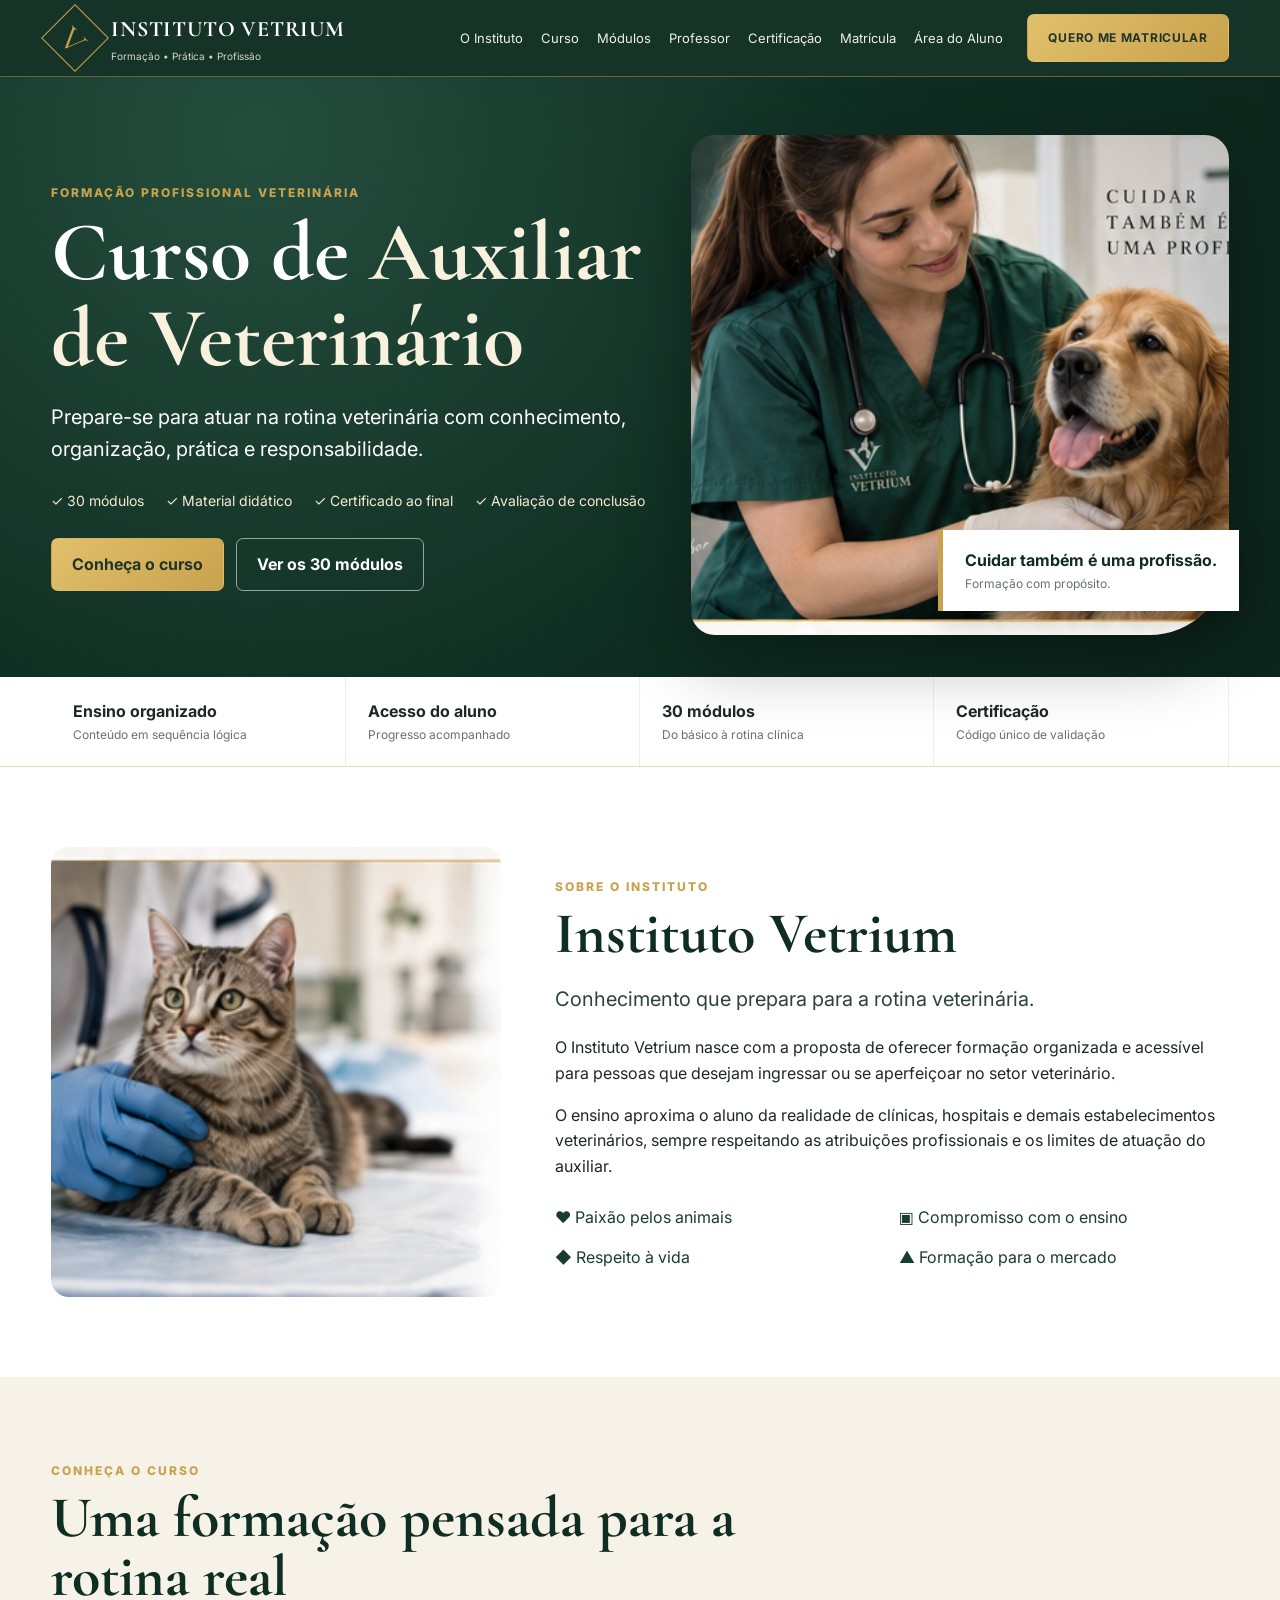
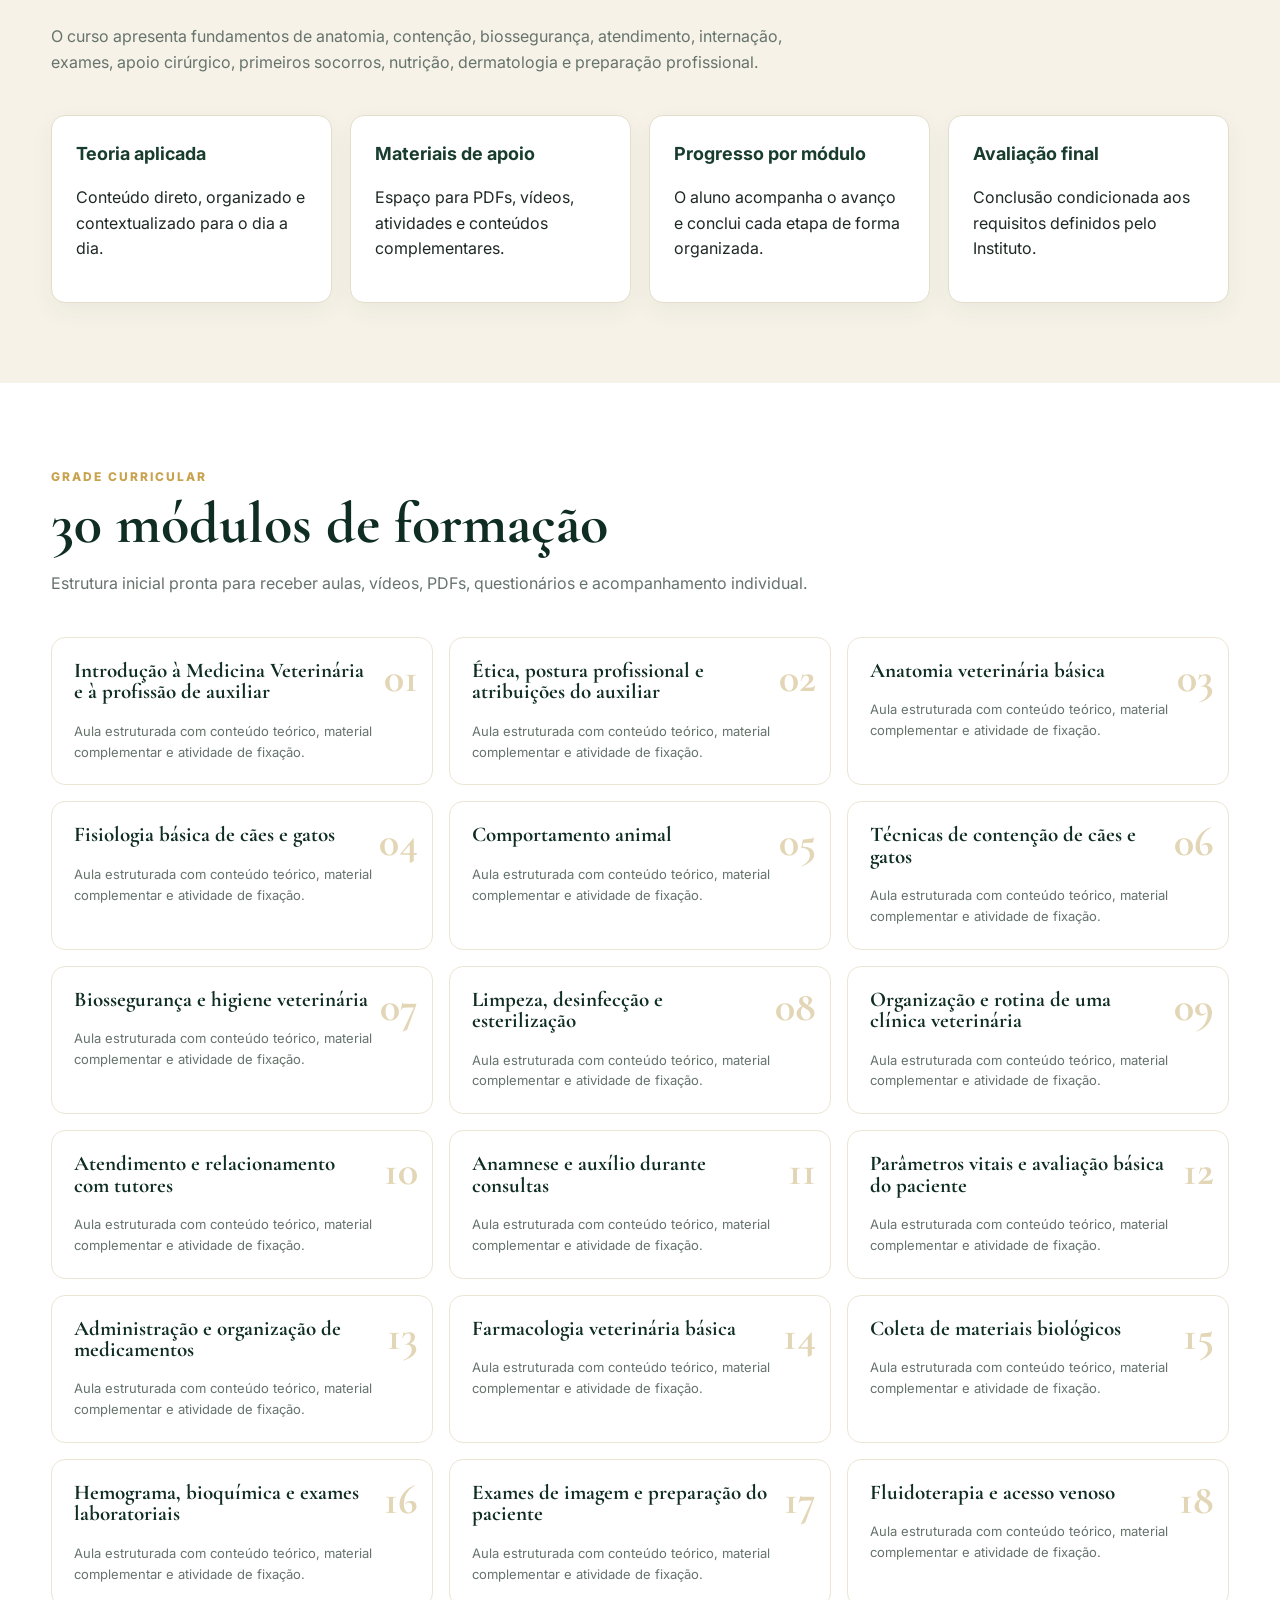
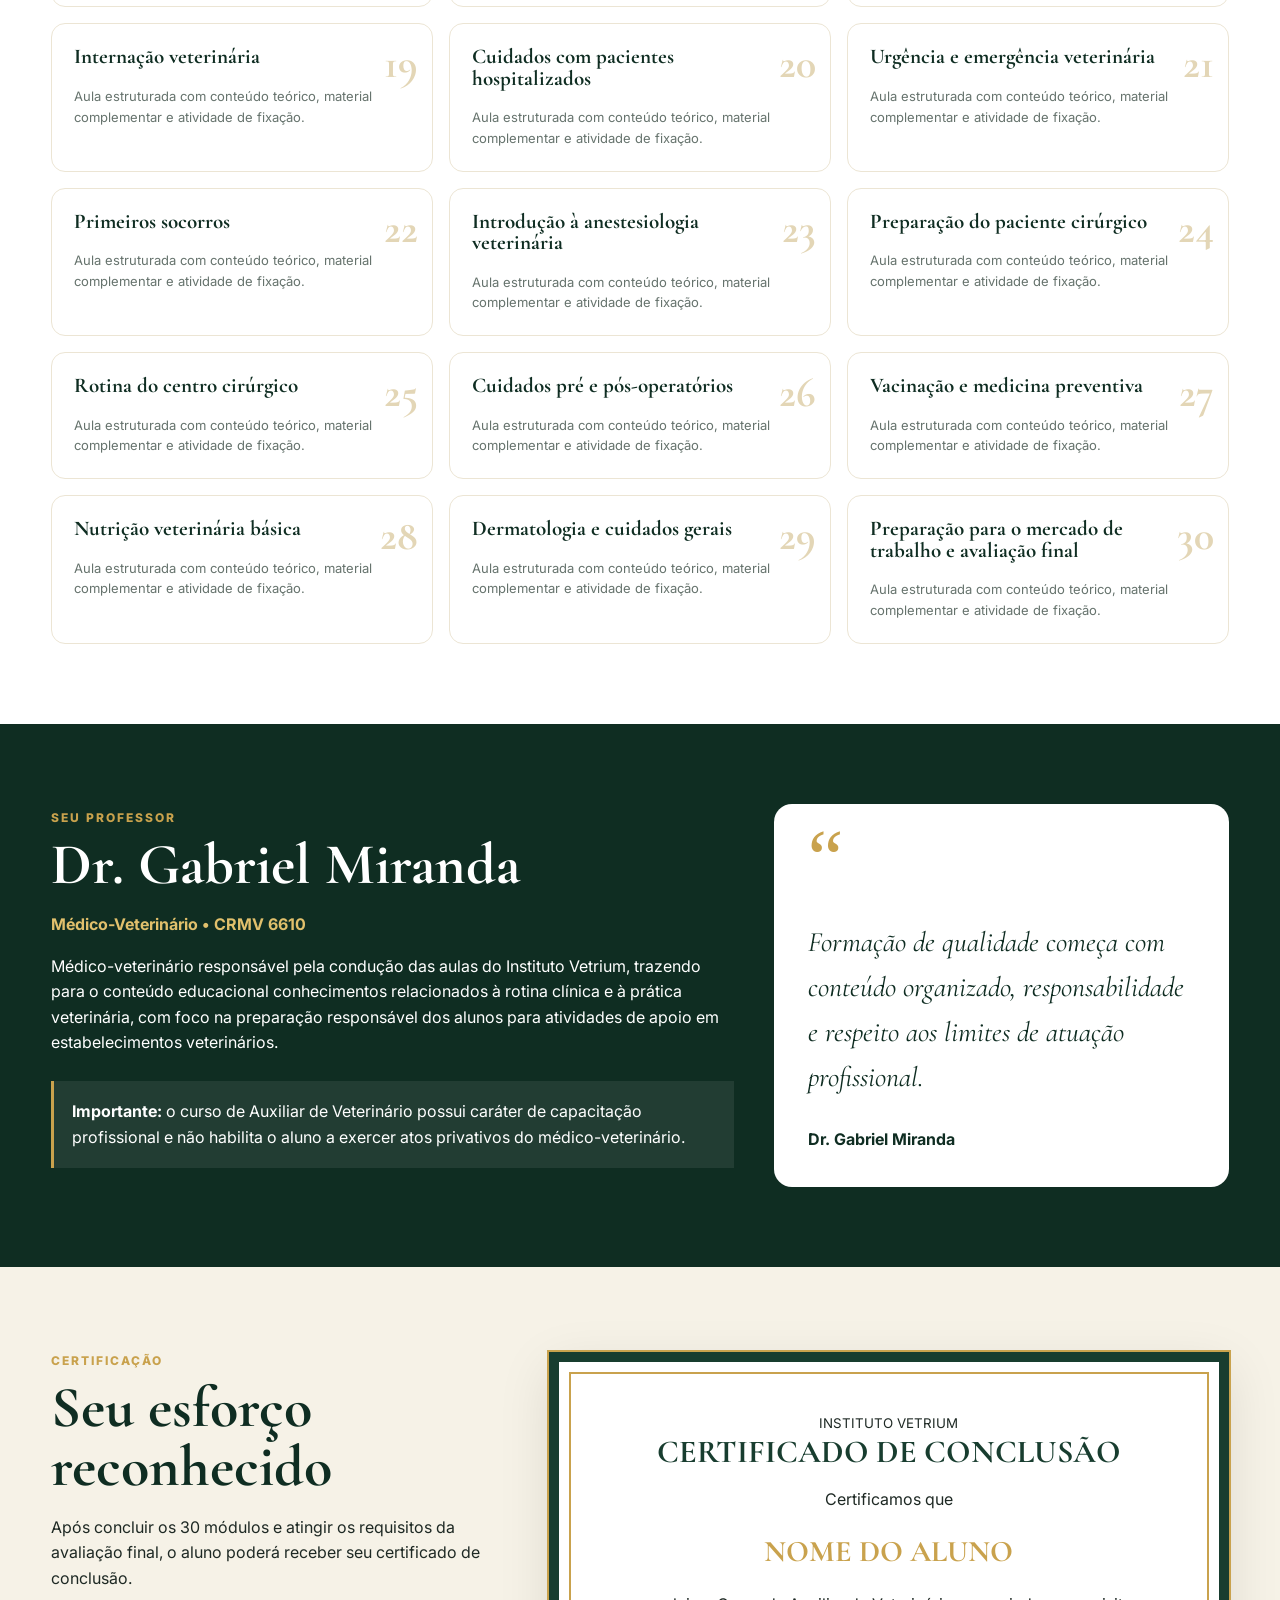
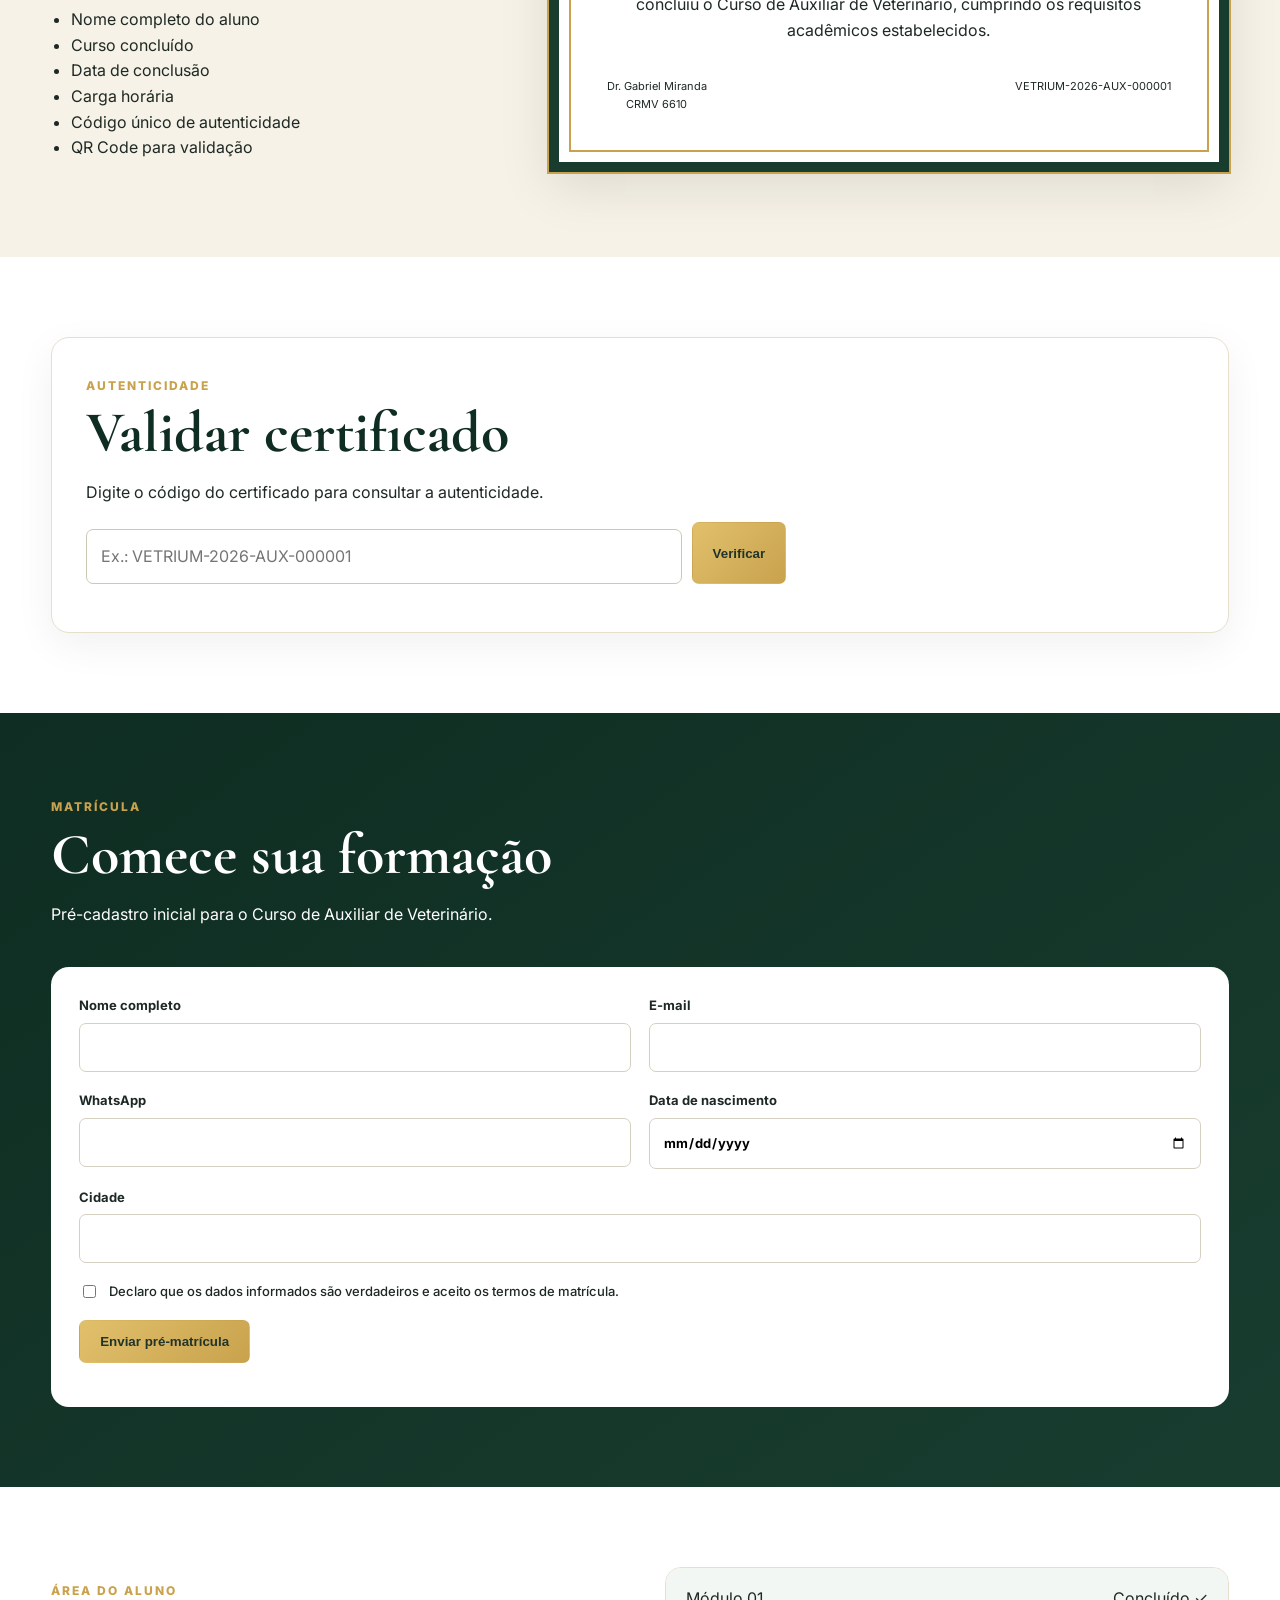
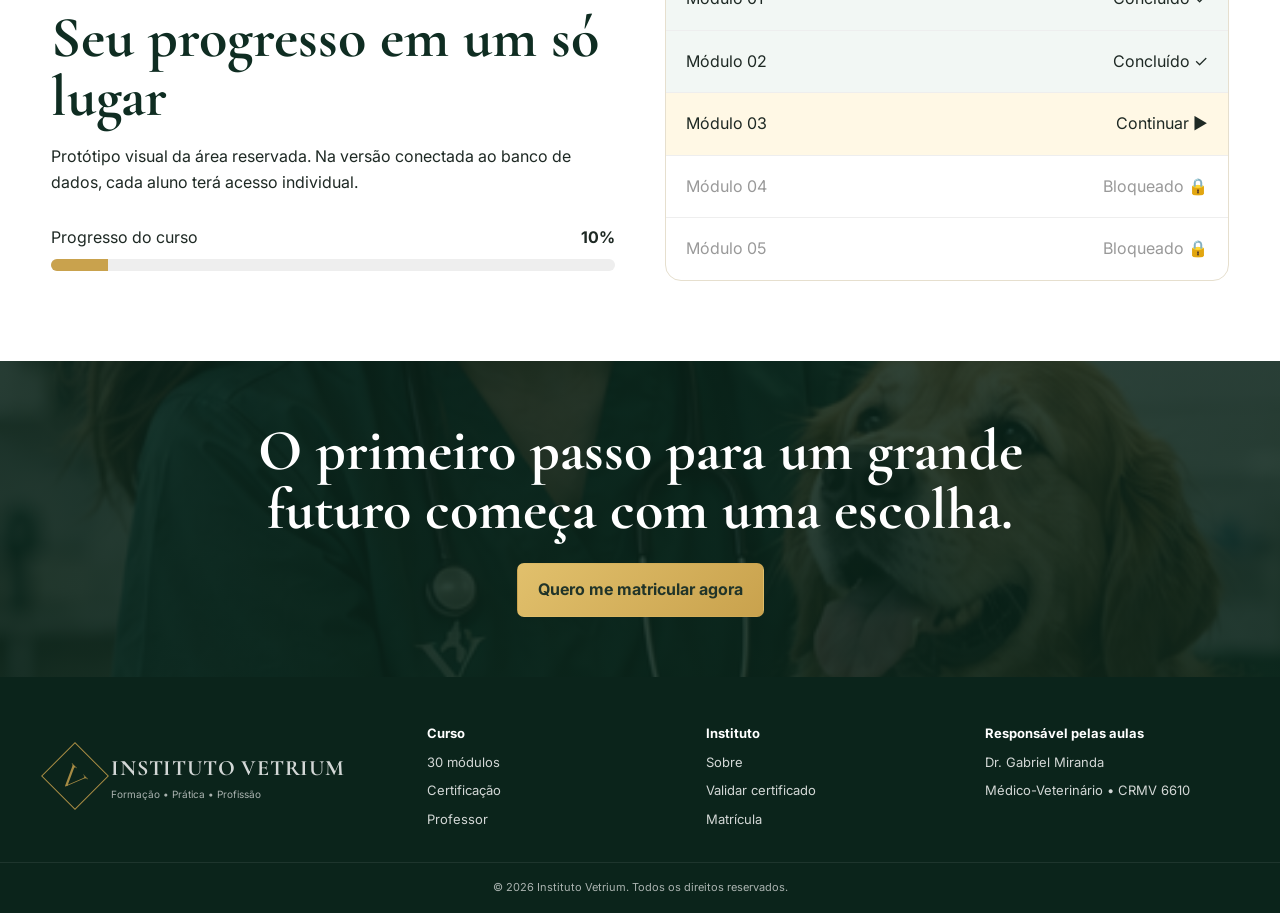
==== index.html @ 7b01b2d5 "Add files via upload" ====
<!DOCTYPE html>
<html lang="pt-BR">
<head>
  <meta charset="UTF-8">
  <meta name="viewport" content="width=device-width, initial-scale=1.0">
  <title>Instituto Vetrium | Curso de Auxiliar de Veterinário</title>
  <meta name="description" content="Curso de Auxiliar de Veterinário do Instituto Vetrium, com 30 módulos, materiais, acompanhamento e certificação.">
  <link rel="preconnect" href="https://fonts.googleapis.com">
  <link rel="preconnect" href="https://fonts.gstatic.com" crossorigin>
  <link href="https://fonts.googleapis.com/css2?family=Cormorant+Garamond:wght@600;700&family=Inter:wght@400;500;600;700&display=swap" rel="stylesheet">
  <link rel="stylesheet" href="styles.css">
</head>
<body>
<header class="topbar">
  <div class="container nav-wrap">
    <a class="brand" href="#inicio" aria-label="Instituto Vetrium">
      <span class="brand-mark">V</span>
      <span><strong>INSTITUTO VETRIUM</strong><small>Formação • Prática • Profissão</small></span>
    </a>
    <button class="menu-toggle" aria-label="Abrir menu">☰</button>
    <nav class="nav">
      <a href="#instituto">O Instituto</a>
      <a href="#curso">Curso</a>
      <a href="#modulos">Módulos</a>
      <a href="#professor">Professor</a>
      <a href="#certificacao">Certificação</a>
      <a href="#matricula">Matrícula</a>
      <a href="#aluno">Área do Aluno</a>
    </nav>
    <a class="btn btn-gold desktop-cta" href="#matricula">Quero me matricular</a>
  </div>
</header>

<main>
<section id="inicio" class="hero">
  <div class="container hero-grid">
    <div class="hero-copy">
      <span class="eyebrow">FORMAÇÃO PROFISSIONAL VETERINÁRIA</span>
      <h1>Curso de <span>Auxiliar de Veterinário</span></h1>
      <p class="lead">Prepare-se para atuar na rotina veterinária com conhecimento, organização, prática e responsabilidade.</p>
      <div class="hero-points">
        <span>✓ 30 módulos</span>
        <span>✓ Material didático</span>
        <span>✓ Certificado ao final</span>
        <span>✓ Avaliação de conclusão</span>
      </div>
      <div class="actions">
        <a class="btn btn-gold" href="#curso">Conheça o curso</a>
        <a class="btn btn-outline" href="#modulos">Ver os 30 módulos</a>
      </div>
    </div>
    <div class="hero-visual">
      <img src="assets/hero-vetrium.png" alt="Profissional veterinário atendendo um cão">
      <div class="hero-badge"><strong>Cuidar também é uma profissão.</strong><span>Formação com propósito.</span></div>
    </div>
  </div>
</section>

<section class="benefits">
  <div class="container benefit-grid">
    <div><strong>Ensino organizado</strong><span>Conteúdo em sequência lógica</span></div>
    <div><strong>Acesso do aluno</strong><span>Progresso acompanhado</span></div>
    <div><strong>30 módulos</strong><span>Do básico à rotina clínica</span></div>
    <div><strong>Certificação</strong><span>Código único de validação</span></div>
  </div>
</section>

<section id="instituto" class="section">
  <div class="container split">
    <img class="rounded-photo" src="assets/about-cat.png" alt="Atendimento veterinário em gato">
    <div>
      <span class="eyebrow">SOBRE O INSTITUTO</span>
      <h2>Instituto Vetrium</h2>
      <p class="lead dark">Conhecimento que prepara para a rotina veterinária.</p>
      <p>O Instituto Vetrium nasce com a proposta de oferecer formação organizada e acessível para pessoas que desejam ingressar ou se aperfeiçoar no setor veterinário.</p>
      <p>O ensino aproxima o aluno da realidade de clínicas, hospitais e demais estabelecimentos veterinários, sempre respeitando as atribuições profissionais e os limites de atuação do auxiliar.</p>
      <div class="value-list">
        <span>♥ Paixão pelos animais</span>
        <span>▣ Compromisso com o ensino</span>
        <span>◆ Respeito à vida</span>
        <span>▲ Formação para o mercado</span>
      </div>
    </div>
  </div>
</section>

<section id="curso" class="section alt">
  <div class="container">
    <div class="section-heading">
      <span class="eyebrow">CONHEÇA O CURSO</span>
      <h2>Uma formação pensada para a rotina real</h2>
      <p>O curso apresenta fundamentos de anatomia, contenção, biossegurança, atendimento, internação, exames, apoio cirúrgico, primeiros socorros, nutrição, dermatologia e preparação profissional.</p>
    </div>
    <div class="course-grid">
      <div class="feature-card"><strong>Teoria aplicada</strong><p>Conteúdo direto, organizado e contextualizado para o dia a dia.</p></div>
      <div class="feature-card"><strong>Materiais de apoio</strong><p>Espaço para PDFs, vídeos, atividades e conteúdos complementares.</p></div>
      <div class="feature-card"><strong>Progresso por módulo</strong><p>O aluno acompanha o avanço e conclui cada etapa de forma organizada.</p></div>
      <div class="feature-card"><strong>Avaliação final</strong><p>Conclusão condicionada aos requisitos definidos pelo Instituto.</p></div>
    </div>
  </div>
</section>

<section id="modulos" class="section">
  <div class="container">
    <div class="section-heading">
      <span class="eyebrow">GRADE CURRICULAR</span>
      <h2>30 módulos de formação</h2>
      <p>Estrutura inicial pronta para receber aulas, vídeos, PDFs, questionários e acompanhamento individual.</p>
    </div>
    <div class="modules-grid">
      <article class="module-card">
        <span class="module-number">01</span>
        <h3>Introdução à Medicina Veterinária e à profissão de auxiliar</h3>
        <p>Aula estruturada com conteúdo teórico, material complementar e atividade de fixação.</p>
      </article>
<article class="module-card">
        <span class="module-number">02</span>
        <h3>Ética, postura profissional e atribuições do auxiliar</h3>
        <p>Aula estruturada com conteúdo teórico, material complementar e atividade de fixação.</p>
      </article>
<article class="module-card">
        <span class="module-number">03</span>
        <h3>Anatomia veterinária básica</h3>
        <p>Aula estruturada com conteúdo teórico, material complementar e atividade de fixação.</p>
      </article>
<article class="module-card">
        <span class="module-number">04</span>
        <h3>Fisiologia básica de cães e gatos</h3>
        <p>Aula estruturada com conteúdo teórico, material complementar e atividade de fixação.</p>
      </article>
<article class="module-card">
        <span class="module-number">05</span>
        <h3>Comportamento animal</h3>
        <p>Aula estruturada com conteúdo teórico, material complementar e atividade de fixação.</p>
      </article>
<article class="module-card">
        <span class="module-number">06</span>
        <h3>Técnicas de contenção de cães e gatos</h3>
        <p>Aula estruturada com conteúdo teórico, material complementar e atividade de fixação.</p>
      </article>
<article class="module-card">
        <span class="module-number">07</span>
        <h3>Biossegurança e higiene veterinária</h3>
        <p>Aula estruturada com conteúdo teórico, material complementar e atividade de fixação.</p>
      </article>
<article class="module-card">
        <span class="module-number">08</span>
        <h3>Limpeza, desinfecção e esterilização</h3>
        <p>Aula estruturada com conteúdo teórico, material complementar e atividade de fixação.</p>
      </article>
<article class="module-card">
        <span class="module-number">09</span>
        <h3>Organização e rotina de uma clínica veterinária</h3>
        <p>Aula estruturada com conteúdo teórico, material complementar e atividade de fixação.</p>
      </article>
<article class="module-card">
        <span class="module-number">10</span>
        <h3>Atendimento e relacionamento com tutores</h3>
        <p>Aula estruturada com conteúdo teórico, material complementar e atividade de fixação.</p>
      </article>
<article class="module-card">
        <span class="module-number">11</span>
        <h3>Anamnese e auxílio durante consultas</h3>
        <p>Aula estruturada com conteúdo teórico, material complementar e atividade de fixação.</p>
      </article>
<article class="module-card">
        <span class="module-number">12</span>
        <h3>Parâmetros vitais e avaliação básica do paciente</h3>
        <p>Aula estruturada com conteúdo teórico, material complementar e atividade de fixação.</p>
      </article>
<article class="module-card">
        <span class="module-number">13</span>
        <h3>Administração e organização de medicamentos</h3>
        <p>Aula estruturada com conteúdo teórico, material complementar e atividade de fixação.</p>
      </article>
<article class="module-card">
        <span class="module-number">14</span>
        <h3>Farmacologia veterinária básica</h3>
        <p>Aula estruturada com conteúdo teórico, material complementar e atividade de fixação.</p>
      </article>
<article class="module-card">
        <span class="module-number">15</span>
        <h3>Coleta de materiais biológicos</h3>
        <p>Aula estruturada com conteúdo teórico, material complementar e atividade de fixação.</p>
      </article>
<article class="module-card">
        <span class="module-number">16</span>
        <h3>Hemograma, bioquímica e exames laboratoriais</h3>
        <p>Aula estruturada com conteúdo teórico, material complementar e atividade de fixação.</p>
      </article>
<article class="module-card">
        <span class="module-number">17</span>
        <h3>Exames de imagem e preparação do paciente</h3>
        <p>Aula estruturada com conteúdo teórico, material complementar e atividade de fixação.</p>
      </article>
<article class="module-card">
        <span class="module-number">18</span>
        <h3>Fluidoterapia e acesso venoso</h3>
        <p>Aula estruturada com conteúdo teórico, material complementar e atividade de fixação.</p>
      </article>
<article class="module-card">
        <span class="module-number">19</span>
        <h3>Internação veterinária</h3>
        <p>Aula estruturada com conteúdo teórico, material complementar e atividade de fixação.</p>
      </article>
<article class="module-card">
        <span class="module-number">20</span>
        <h3>Cuidados com pacientes hospitalizados</h3>
        <p>Aula estruturada com conteúdo teórico, material complementar e atividade de fixação.</p>
      </article>
<article class="module-card">
        <span class="module-number">21</span>
        <h3>Urgência e emergência veterinária</h3>
        <p>Aula estruturada com conteúdo teórico, material complementar e atividade de fixação.</p>
      </article>
<article class="module-card">
        <span class="module-number">22</span>
        <h3>Primeiros socorros</h3>
        <p>Aula estruturada com conteúdo teórico, material complementar e atividade de fixação.</p>
      </article>
<article class="module-card">
        <span class="module-number">23</span>
        <h3>Introdução à anestesiologia veterinária</h3>
        <p>Aula estruturada com conteúdo teórico, material complementar e atividade de fixação.</p>
      </article>
<article class="module-card">
        <span class="module-number">24</span>
        <h3>Preparação do paciente cirúrgico</h3>
        <p>Aula estruturada com conteúdo teórico, material complementar e atividade de fixação.</p>
      </article>
<article class="module-card">
        <span class="module-number">25</span>
        <h3>Rotina do centro cirúrgico</h3>
        <p>Aula estruturada com conteúdo teórico, material complementar e atividade de fixação.</p>
      </article>
<article class="module-card">
        <span class="module-number">26</span>
        <h3>Cuidados pré e pós-operatórios</h3>
        <p>Aula estruturada com conteúdo teórico, material complementar e atividade de fixação.</p>
      </article>
<article class="module-card">
        <span class="module-number">27</span>
        <h3>Vacinação e medicina preventiva</h3>
        <p>Aula estruturada com conteúdo teórico, material complementar e atividade de fixação.</p>
      </article>
<article class="module-card">
        <span class="module-number">28</span>
        <h3>Nutrição veterinária básica</h3>
        <p>Aula estruturada com conteúdo teórico, material complementar e atividade de fixação.</p>
      </article>
<article class="module-card">
        <span class="module-number">29</span>
        <h3>Dermatologia e cuidados gerais</h3>
        <p>Aula estruturada com conteúdo teórico, material complementar e atividade de fixação.</p>
      </article>
<article class="module-card">
        <span class="module-number">30</span>
        <h3>Preparação para o mercado de trabalho e avaliação final</h3>
        <p>Aula estruturada com conteúdo teórico, material complementar e atividade de fixação.</p>
      </article>
    </div>
  </div>
</section>

<section id="professor" class="section professor">
  <div class="container professor-grid">
    <div>
      <span class="eyebrow">SEU PROFESSOR</span>
      <h2>Dr. Gabriel Miranda</h2>
      <p class="credential">Médico-Veterinário • CRMV 6610</p>
      <p>Médico-veterinário responsável pela condução das aulas do Instituto Vetrium, trazendo para o conteúdo educacional conhecimentos relacionados à rotina clínica e à prática veterinária, com foco na preparação responsável dos alunos para atividades de apoio em estabelecimentos veterinários.</p>
      <div class="notice"><strong>Importante:</strong> o curso de Auxiliar de Veterinário possui caráter de capacitação profissional e não habilita o aluno a exercer atos privativos do médico-veterinário.</div>
    </div>
    <div class="quote-card">
      <span>“</span>
      <p>Formação de qualidade começa com conteúdo organizado, responsabilidade e respeito aos limites de atuação profissional.</p>
      <strong>Dr. Gabriel Miranda</strong>
    </div>
  </div>
</section>

<section id="certificacao" class="section alt">
  <div class="container certificate-grid">
    <div>
      <span class="eyebrow">CERTIFICAÇÃO</span>
      <h2>Seu esforço reconhecido</h2>
      <p>Após concluir os 30 módulos e atingir os requisitos da avaliação final, o aluno poderá receber seu certificado de conclusão.</p>
      <ul class="clean-list">
        <li>Nome completo do aluno</li>
        <li>Curso concluído</li>
        <li>Data de conclusão</li>
        <li>Carga horária</li>
        <li>Código único de autenticidade</li>
        <li>QR Code para validação</li>
      </ul>
    </div>
    <div class="certificate">
      <div class="cert-inner">
        <small>INSTITUTO VETRIUM</small>
        <h3>CERTIFICADO DE CONCLUSÃO</h3>
        <p>Certificamos que</p>
        <strong>NOME DO ALUNO</strong>
        <p>concluiu o Curso de Auxiliar de Veterinário, cumprindo os requisitos acadêmicos estabelecidos.</p>
        <div class="cert-sign">
          <span>Dr. Gabriel Miranda<br>CRMV 6610</span>
          <span>VETRIUM-2026-AUX-000001</span>
        </div>
      </div>
    </div>
  </div>
</section>

<section id="validar" class="section validation">
  <div class="container validation-box">
    <div>
      <span class="eyebrow">AUTENTICIDADE</span>
      <h2>Validar certificado</h2>
      <p>Digite o código do certificado para consultar a autenticidade.</p>
    </div>
    <form id="validationForm" class="inline-form">
      <input id="certificateCode" placeholder="Ex.: VETRIUM-2026-AUX-000001" required>
      <button class="btn btn-gold" type="submit">Verificar</button>
    </form>
    <div id="validationResult" class="result" aria-live="polite"></div>
  </div>
</section>

<section id="matricula" class="section enrollment">
  <div class="container">
    <div class="section-heading light">
      <span class="eyebrow">MATRÍCULA</span>
      <h2>Comece sua formação</h2>
      <p>Pré-cadastro inicial para o Curso de Auxiliar de Veterinário.</p>
    </div>
    <form id="enrollmentForm" class="form-card">
      <div class="field-grid">
        <label>Nome completo<input name="nome" required></label>
        <label>E-mail<input type="email" name="email" required></label>
        <label>WhatsApp<input name="whatsapp" required></label>
        <label>Data de nascimento<input type="date" name="nascimento"></label>
      </div>
      <label class="full">Cidade<input name="cidade"></label>
      <label class="consent"><input type="checkbox" required> Declaro que os dados informados são verdadeiros e aceito os termos de matrícula.</label>
      <button class="btn btn-gold" type="submit">Enviar pré-matrícula</button>
      <p id="enrollmentMessage" class="form-message"></p>
    </form>
  </div>
</section>

<section id="aluno" class="section">
  <div class="container student-grid">
    <div>
      <span class="eyebrow">ÁREA DO ALUNO</span>
      <h2>Seu progresso em um só lugar</h2>
      <p>Protótipo visual da área reservada. Na versão conectada ao banco de dados, cada aluno terá acesso individual.</p>
      <div class="progress-wrap">
        <div class="progress-head"><span>Progresso do curso</span><strong>10%</strong></div>
        <div class="progress-bar"><span style="width:10%"></span></div>
      </div>
    </div>
    <div class="student-panel">
      <div class="student-item complete">Módulo 01 <span>Concluído ✓</span></div>
      <div class="student-item complete">Módulo 02 <span>Concluído ✓</span></div>
      <div class="student-item active">Módulo 03 <span>Continuar ▶</span></div>
      <div class="student-item locked">Módulo 04 <span>Bloqueado 🔒</span></div>
      <div class="student-item locked">Módulo 05 <span>Bloqueado 🔒</span></div>
    </div>
  </div>
</section>

<section class="final-cta">
  <div class="container">
    <h2>O primeiro passo para um grande futuro começa com uma escolha.</h2>
    <a class="btn btn-gold" href="#matricula">Quero me matricular agora</a>
  </div>
</section>
</main>

<footer>
  <div class="container footer-grid">
    <div class="brand footer-brand">
      <span class="brand-mark">V</span>
      <span><strong>INSTITUTO VETRIUM</strong><small>Formação • Prática • Profissão</small></span>
    </div>
    <div>
      <strong>Curso</strong>
      <a href="#modulos">30 módulos</a>
      <a href="#certificacao">Certificação</a>
      <a href="#professor">Professor</a>
    </div>
    <div>
      <strong>Instituto</strong>
      <a href="#instituto">Sobre</a>
      <a href="#validar">Validar certificado</a>
      <a href="#matricula">Matrícula</a>
    </div>
    <div>
      <strong>Responsável pelas aulas</strong>
      <span>Dr. Gabriel Miranda</span>
      <span>Médico-Veterinário • CRMV 6610</span>
    </div>
  </div>
  <div class="copyright">© 2026 Instituto Vetrium. Todos os direitos reservados.</div>
</footer>

<script src="script.js"></script>
</body>
</html>
---- styles.css ----
:root{
  --moss:#183d2f; --moss2:#0f2d22; --gold:#c9a24d; --gold2:#e1c06c;
  --cream:#f6f2e7; --white:#fff; --ink:#1e2924; --muted:#66736d;
}
*{box-sizing:border-box} html{scroll-behavior:smooth}
body{margin:0;font-family:Inter,system-ui,sans-serif;color:var(--ink);background:#fff;line-height:1.6}
img{max-width:100%;display:block} a{text-decoration:none;color:inherit}
.container{width:min(1180px,92%);margin:auto}
.topbar{position:sticky;top:0;z-index:100;background:rgba(15,45,34,.97);border-bottom:1px solid rgba(201,162,77,.45);color:#fff}
.nav-wrap{min-height:76px;display:flex;align-items:center;gap:24px}
.brand{display:flex;align-items:center;gap:12px;min-width:max-content}
.brand-mark{width:48px;height:48px;border:1px solid var(--gold);display:grid;place-items:center;font-family:"Cormorant Garamond";font-size:34px;color:var(--gold);transform:rotate(45deg)}
.brand-mark::first-letter{transform:rotate(-45deg)}
.brand strong{font-family:"Cormorant Garamond";font-size:22px;letter-spacing:.8px}
.brand small{display:block;font-size:10px;opacity:.8}
.nav{display:flex;gap:18px;align-items:center;margin-left:auto}
.nav a{font-size:13px;opacity:.92}.nav a:hover{color:var(--gold2)}
.btn{display:inline-flex;align-items:center;justify-content:center;padding:13px 20px;border-radius:7px;font-weight:700;border:1px solid transparent;cursor:pointer}
.btn-gold{background:linear-gradient(135deg,var(--gold2),var(--gold));color:#213429}
.btn-outline{border-color:rgba(255,255,255,.55);color:#fff}
.desktop-cta{font-size:12px;text-transform:uppercase;letter-spacing:.7px}
.menu-toggle{display:none;background:none;border:0;color:white;font-size:26px}
.hero{background:radial-gradient(circle at 20% 10%,#244d3d 0,var(--moss2) 55%,#0c241b 100%);color:white;padding:58px 0 42px}
.hero-grid{display:grid;grid-template-columns:1.05fr .95fr;gap:46px;align-items:center}
.eyebrow{display:inline-block;color:var(--gold);font-size:12px;font-weight:800;letter-spacing:2px;margin-bottom:8px}
h1,h2,h3{font-family:"Cormorant Garamond",serif;line-height:1.02;margin:0 0 18px}
h1{font-size:clamp(48px,7vw,84px);font-weight:700} h1 span{color:#f8f1dd}
h2{font-size:clamp(36px,5vw,58px);color:var(--moss2)}
h3{font-size:25px}
.lead{font-size:20px;max-width:720px}.lead.dark{color:#2d4539}
.hero-points{display:flex;flex-wrap:wrap;gap:12px 22px;margin:25px 0;color:#f7ead0;font-size:14px}
.actions{display:flex;gap:12px;flex-wrap:wrap}
.hero-visual{position:relative}.hero-visual img{width:100%;height:500px;object-fit:cover;border-radius:24px 24px 80px 24px;box-shadow:0 25px 70px rgba(0,0,0,.32)}
.hero-badge{position:absolute;right:-10px;bottom:24px;background:#fff;color:var(--moss2);padding:18px 22px;border-left:5px solid var(--gold);box-shadow:0 10px 30px rgba(0,0,0,.18)}
.hero-badge span{display:block;font-size:12px;color:var(--muted)}
.benefits{border-bottom:1px solid #eadbb7;background:white}
.benefit-grid{display:grid;grid-template-columns:repeat(4,1fr)}
.benefit-grid div{padding:22px;border-right:1px solid #eee}.benefit-grid strong,.benefit-grid span{display:block}.benefit-grid span{font-size:12px;color:var(--muted)}
.section{padding:80px 0}.alt{background:var(--cream)}
.split{display:grid;grid-template-columns:.8fr 1.2fr;gap:54px;align-items:center}
.rounded-photo{border-radius:18px;width:100%;height:450px;object-fit:cover}
.value-list{display:grid;grid-template-columns:1fr 1fr;gap:14px;margin-top:26px;color:var(--moss)}
.section-heading{max-width:760px;margin-bottom:40px}.section-heading p{color:var(--muted)}
.course-grid{display:grid;grid-template-columns:repeat(4,1fr);gap:18px}
.feature-card{background:#fff;border:1px solid #e4ddcb;border-radius:14px;padding:24px;box-shadow:0 8px 25px rgba(28,55,43,.05)}
.feature-card strong{color:var(--moss);font-size:18px}
.modules-grid{display:grid;grid-template-columns:repeat(3,1fr);gap:16px}
.module-card{padding:22px;border:1px solid #ece5d4;border-radius:14px;background:#fff;position:relative;overflow:hidden}
.module-number{font-family:"Cormorant Garamond";font-size:42px;font-weight:700;color:#e3d6b6;position:absolute;right:14px;top:6px}
.module-card h3{font-size:21px;padding-right:40px;color:var(--moss2)}
.module-card p{font-size:13px;color:var(--muted);margin:0}
.professor{background:var(--moss2);color:white}
.professor h2{color:white}.credential{color:var(--gold2);font-weight:700}
.professor-grid{display:grid;grid-template-columns:1.2fr .8fr;gap:40px}
.notice{margin-top:25px;padding:18px;background:rgba(255,255,255,.08);border-left:3px solid var(--gold)}
.quote-card{background:white;color:var(--moss2);border-radius:18px;padding:34px}
.quote-card>span{font-family:serif;font-size:80px;line-height:.5;color:var(--gold)}
.quote-card p{font-family:"Cormorant Garamond";font-size:28px;font-style:italic}
.certificate-grid{display:grid;grid-template-columns:.8fr 1.2fr;gap:44px;align-items:center}
.clean-list{padding-left:20px}
.certificate{background:white;border:10px solid var(--moss);outline:2px solid var(--gold);padding:10px;box-shadow:0 15px 50px rgba(0,0,0,.1)}
.cert-inner{text-align:center;border:2px solid var(--gold);padding:36px}
.cert-inner h3{font-size:32px;color:var(--moss)}.cert-inner>strong{font-family:"Cormorant Garamond";font-size:30px;color:var(--gold)}
.cert-sign{display:flex;justify-content:space-between;gap:20px;margin-top:35px;font-size:11px}
.validation-box{background:#fff;border:1px solid #e7dfcc;border-radius:18px;padding:34px;box-shadow:0 12px 40px rgba(0,0,0,.06)}
.inline-form{display:flex;gap:10px;max-width:700px}.inline-form input{flex:1;padding:14px;border:1px solid #cfc7b6;border-radius:7px}
.result{margin-top:14px;font-weight:700}
.enrollment{background:linear-gradient(145deg,var(--moss2),var(--moss));color:white}
.section-heading.light h2,.section-heading.light p{color:white}
.form-card{background:white;color:var(--ink);padding:28px;border-radius:18px}
.field-grid{display:grid;grid-template-columns:1fr 1fr;gap:18px}
label{font-size:13px;font-weight:700} input{width:100%;padding:13px;margin-top:7px;border:1px solid #d6d0c2;border-radius:7px;font:inherit}
.full{display:block;margin-top:18px}.consent{display:flex;align-items:flex-start;gap:10px;margin:18px 0;font-weight:500}.consent input{width:auto;margin-top:4px}
.form-message{font-weight:700}
.student-grid{display:grid;grid-template-columns:1fr 1fr;gap:50px;align-items:center}
.progress-wrap{margin-top:30px}.progress-head{display:flex;justify-content:space-between}
.progress-bar{height:12px;background:#eee;border-radius:999px;overflow:hidden;margin-top:8px}.progress-bar span{display:block;height:100%;background:var(--gold)}
.student-panel{border:1px solid #e6dfce;border-radius:16px;overflow:hidden}
.student-item{display:flex;justify-content:space-between;padding:18px 20px;border-bottom:1px solid #eee}.student-item:last-child{border-bottom:0}
.student-item.complete{background:#f2f7f4}.student-item.active{background:#fff8e5}.student-item.locked{color:#999}
.final-cta{padding:60px 0;background:linear-gradient(rgba(10,36,26,.83),rgba(10,36,26,.88)),url("assets/hero-vetrium.png") center/cover;color:white;text-align:center}
.final-cta h2{color:white;max-width:800px;margin:0 auto 24px}
footer{background:#0b241b;color:white;padding:46px 0 16px}
.footer-grid{display:grid;grid-template-columns:1.4fr repeat(3,1fr);gap:35px}
.footer-grid>div:not(.brand){display:flex;flex-direction:column;gap:8px;font-size:13px}
.footer-grid a,.footer-grid span{opacity:.82}.copyright{text-align:center;border-top:1px solid rgba(255,255,255,.12);margin-top:32px;padding-top:16px;font-size:11px;opacity:.65}
@media(max-width:980px){
 .nav,.desktop-cta{display:none}.menu-toggle{display:block;margin-left:auto}
 .nav.open{display:flex;position:absolute;top:76px;left:0;right:0;background:var(--moss2);padding:20px;flex-direction:column;align-items:flex-start}
 .hero-grid,.split,.professor-grid,.certificate-grid,.student-grid{grid-template-columns:1fr}
 .benefit-grid,.course-grid{grid-template-columns:1fr 1fr}.modules-grid{grid-template-columns:1fr 1fr}
 .hero-visual img{height:390px}.footer-grid{grid-template-columns:1fr 1fr}
}
@media(max-width:640px){
 .section{padding:58px 0}.benefit-grid,.course-grid,.modules-grid,.field-grid,.footer-grid{grid-template-columns:1fr}
 .hero{padding-top:38px}.hero-visual img{height:320px}.inline-form{flex-direction:column}
 .brand strong{font-size:18px}.brand-mark{width:40px;height:40px}
}
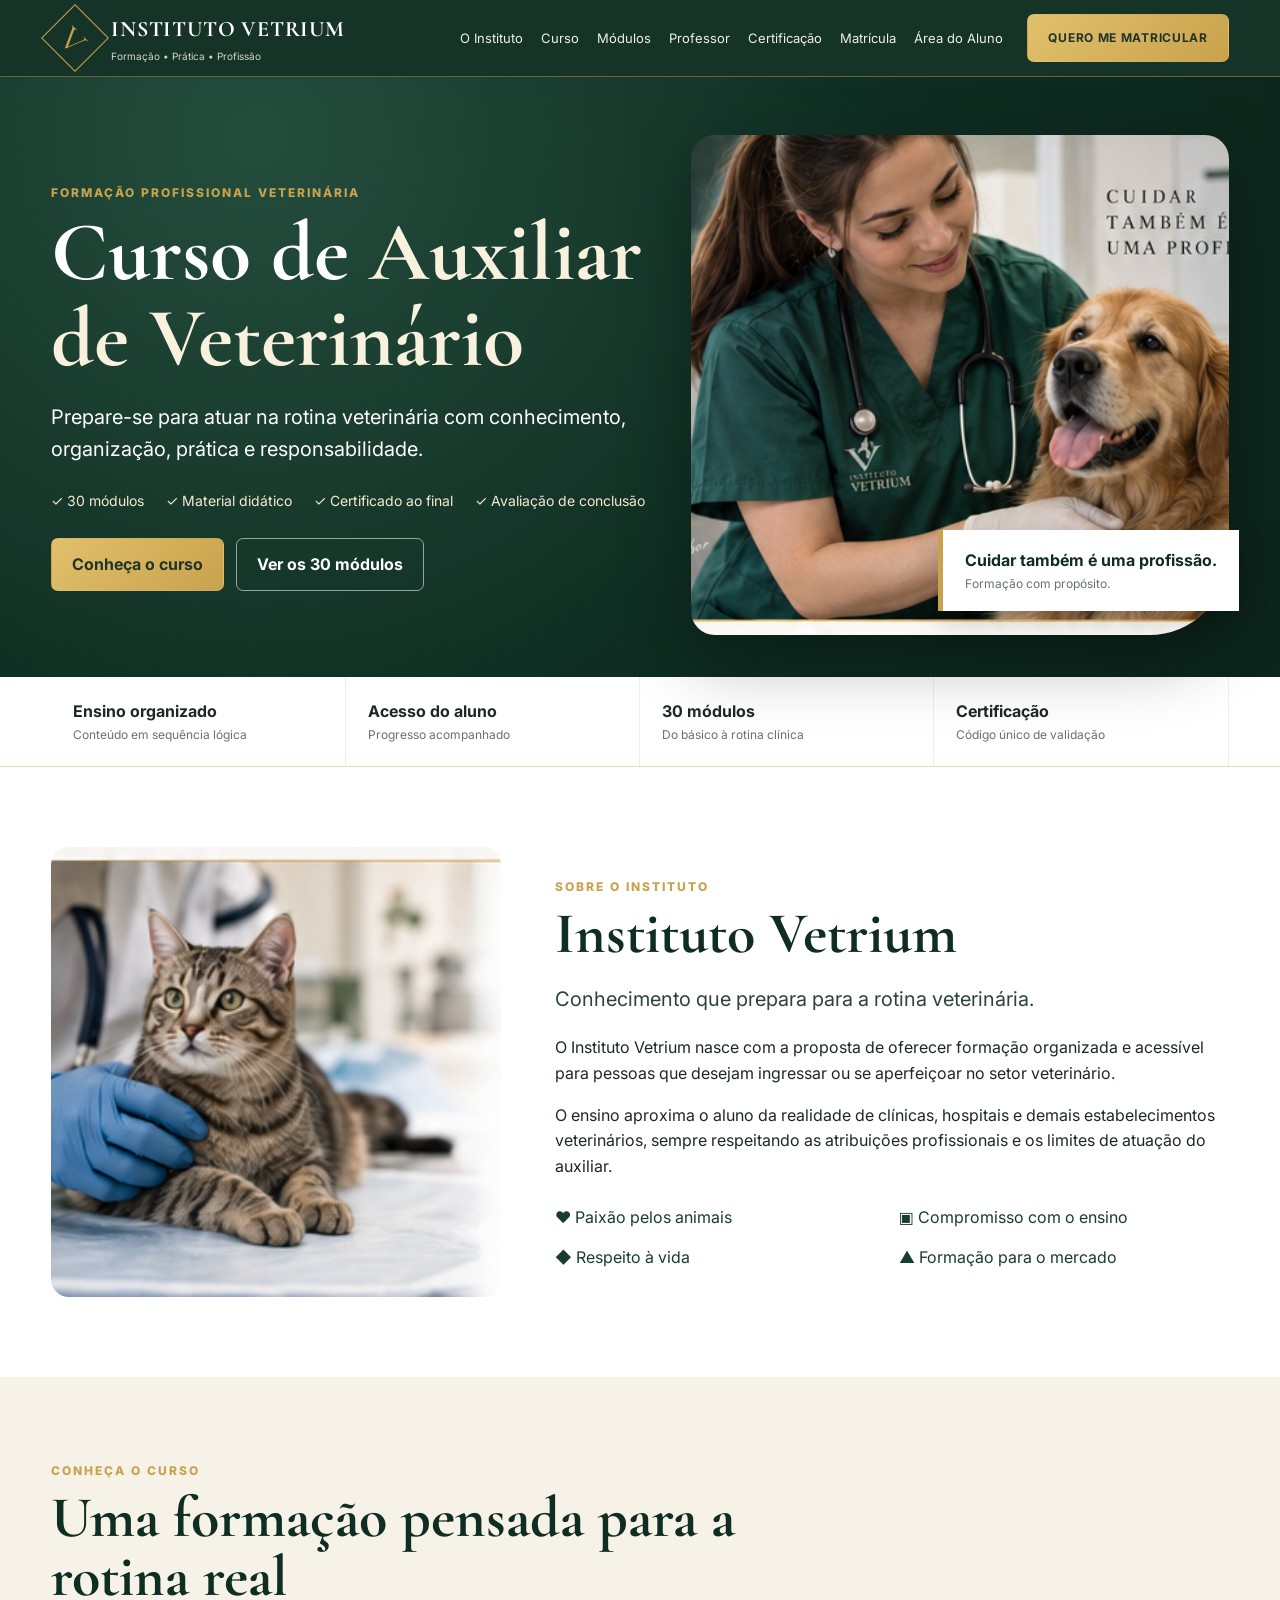
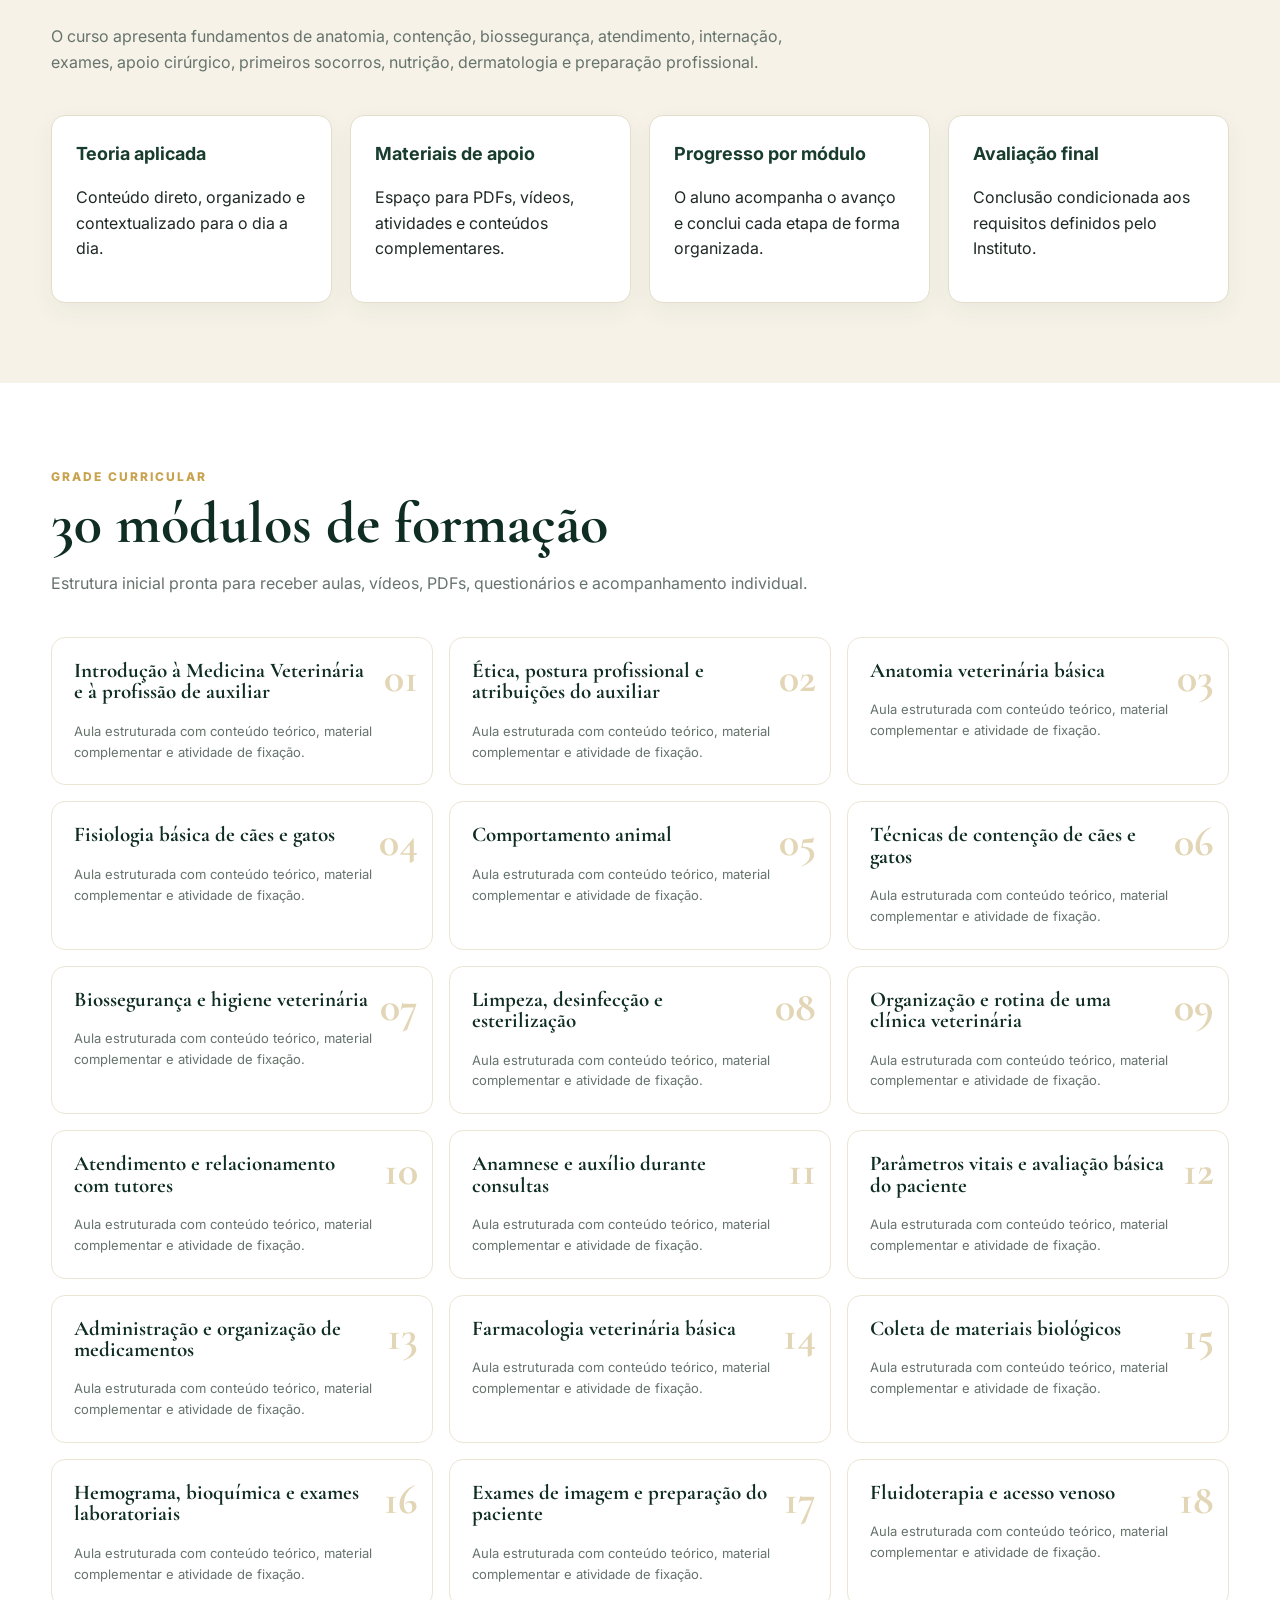
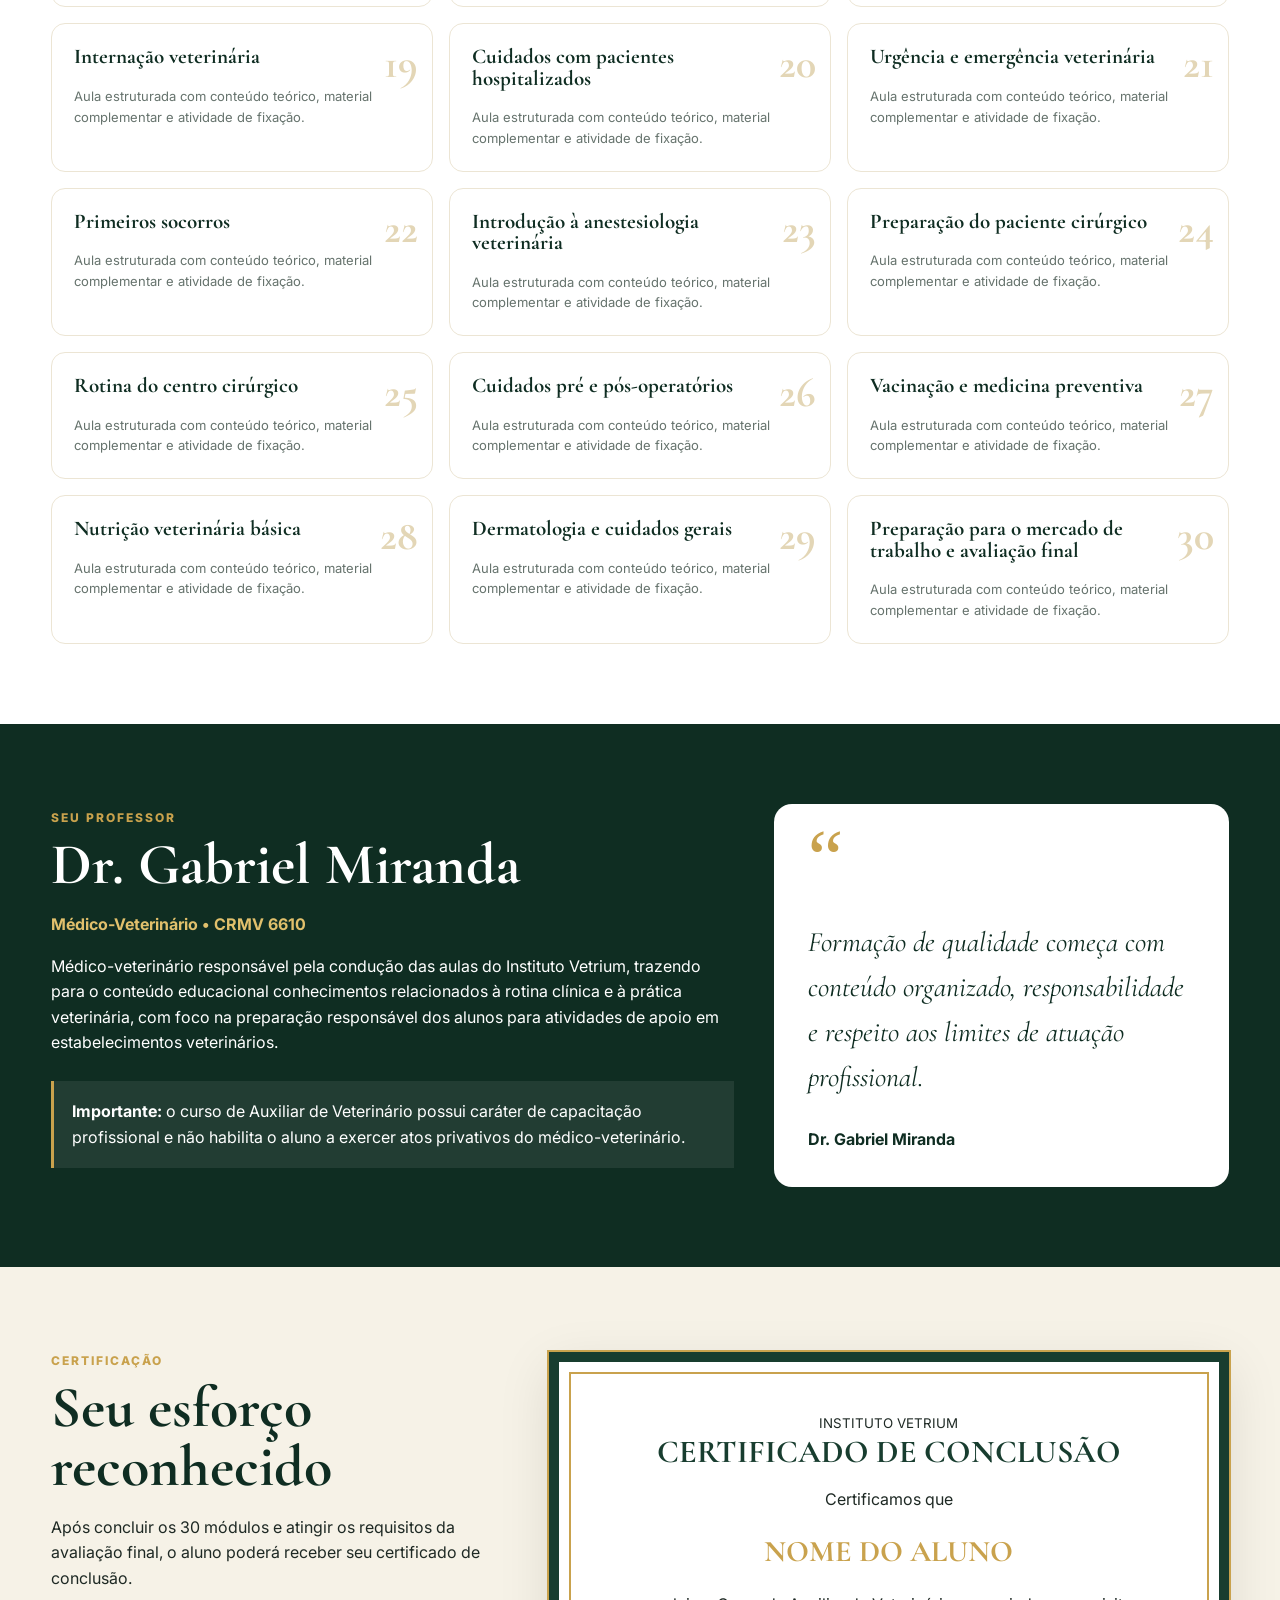
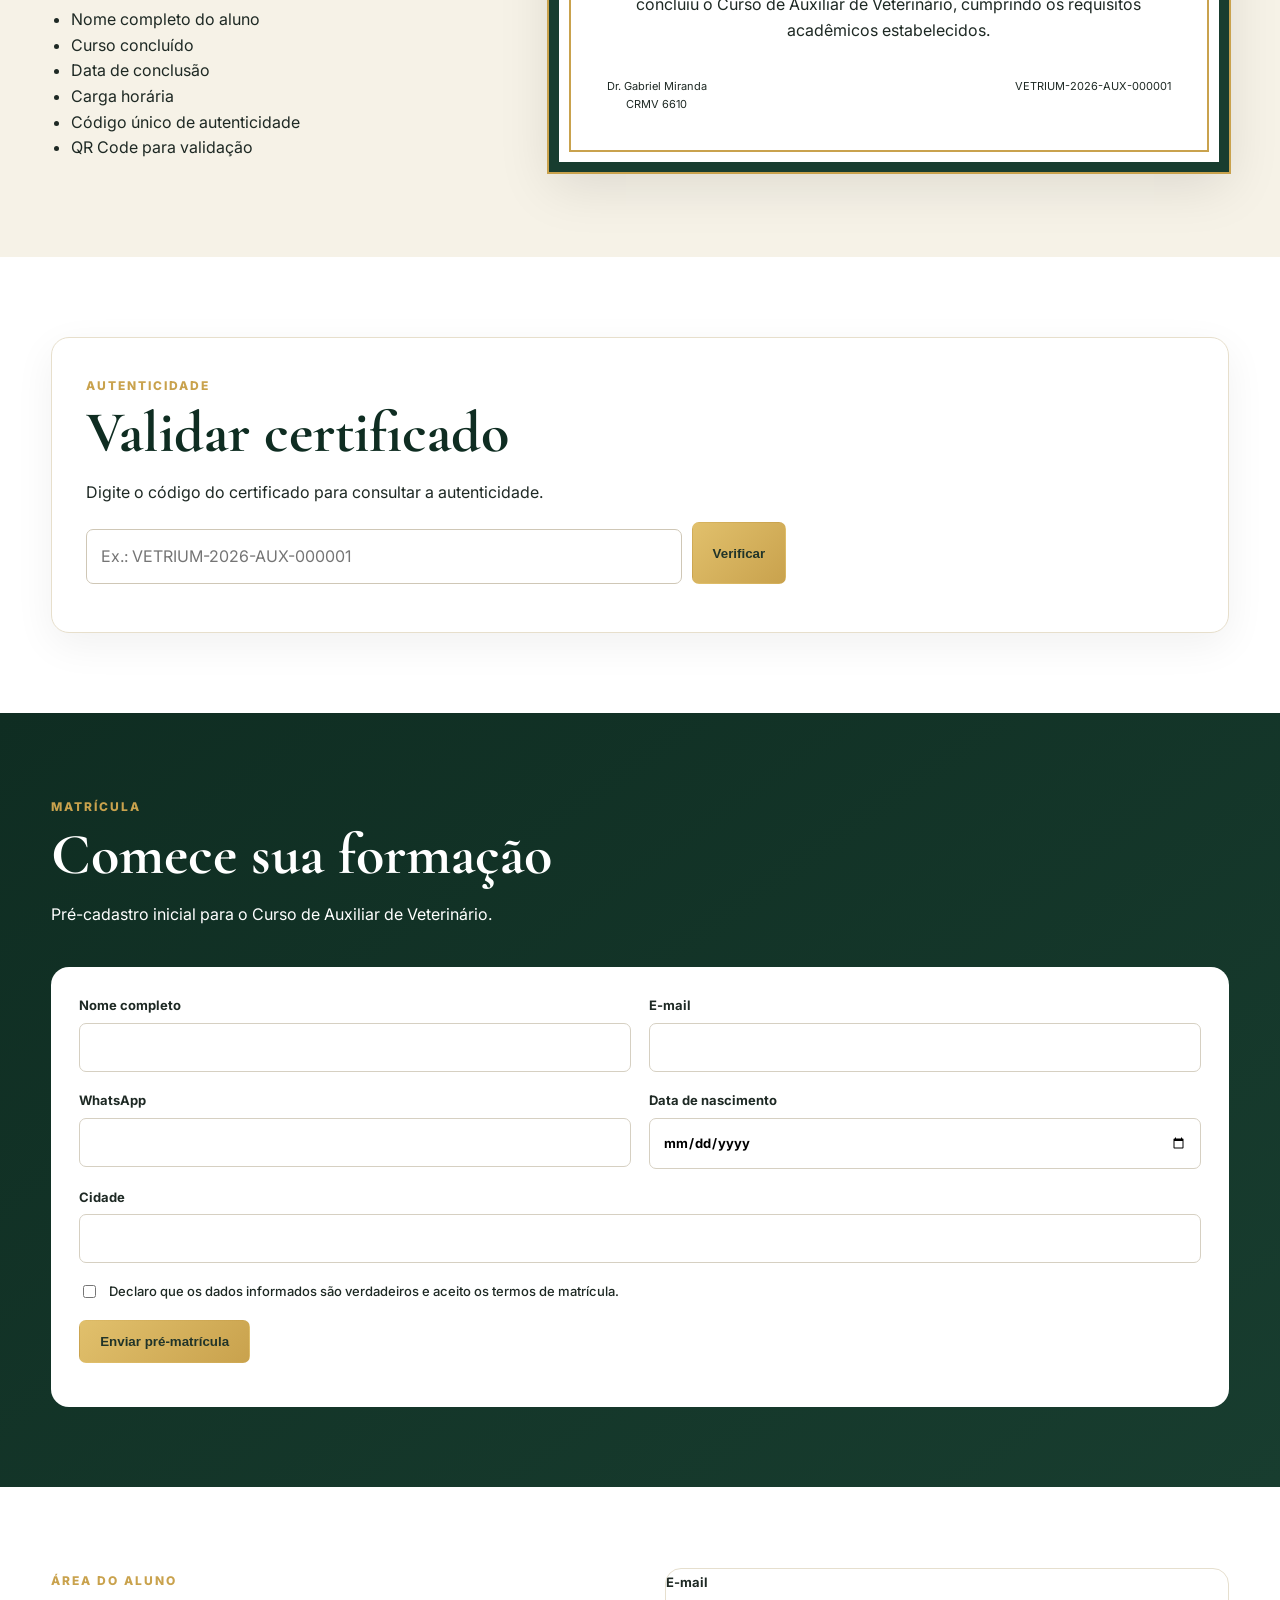
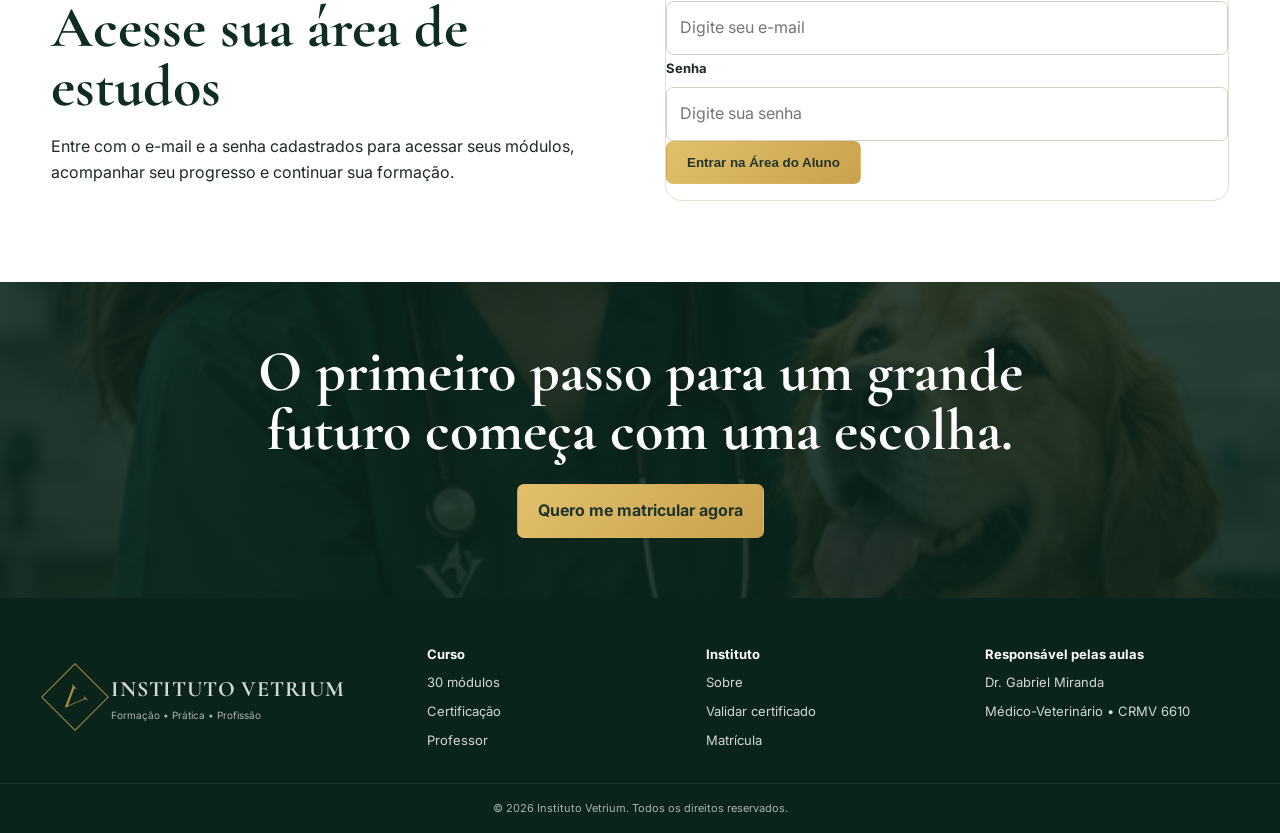
==== commit 1c025b43: "Update index.html" ====
--- a/index.html
+++ b/index.html
@@ -349,22 +349,44 @@
 
 <section id="aluno" class="section">
   <div class="container student-grid">
+
     <div>
       <span class="eyebrow">ÁREA DO ALUNO</span>
-      <h2>Seu progresso em um só lugar</h2>
-      <p>Protótipo visual da área reservada. Na versão conectada ao banco de dados, cada aluno terá acesso individual.</p>
-      <div class="progress-wrap">
-        <div class="progress-head"><span>Progresso do curso</span><strong>10%</strong></div>
-        <div class="progress-bar"><span style="width:10%"></span></div>
-      </div>
-    </div>
+      <h2>Acesse sua área de estudos</h2>
+      <p>
+        Entre com o e-mail e a senha cadastrados para acessar seus módulos,
+        acompanhar seu progresso e continuar sua formação.
+      </p>
+    </div>
+
     <div class="student-panel">
-      <div class="student-item complete">Módulo 01 <span>Concluído ✓</span></div>
-      <div class="student-item complete">Módulo 02 <span>Concluído ✓</span></div>
-      <div class="student-item active">Módulo 03 <span>Continuar ▶</span></div>
-      <div class="student-item locked">Módulo 04 <span>Bloqueado 🔒</span></div>
-      <div class="student-item locked">Módulo 05 <span>Bloqueado 🔒</span></div>
-    </div>
+      <form id="loginForm">
+
+        <label for="loginEmail">E-mail</label>
+        <input
+          type="email"
+          id="loginEmail"
+          placeholder="Digite seu e-mail"
+          required
+        >
+
+        <label for="loginPassword">Senha</label>
+        <input
+          type="password"
+          id="loginPassword"
+          placeholder="Digite sua senha"
+          required
+        >
+
+        <button type="submit" class="btn btn-gold">
+          Entrar na Área do Aluno
+        </button>
+
+        <p id="loginMessage"></p>
+
+      </form>
+    </div>
+
   </div>
 </section>
 
